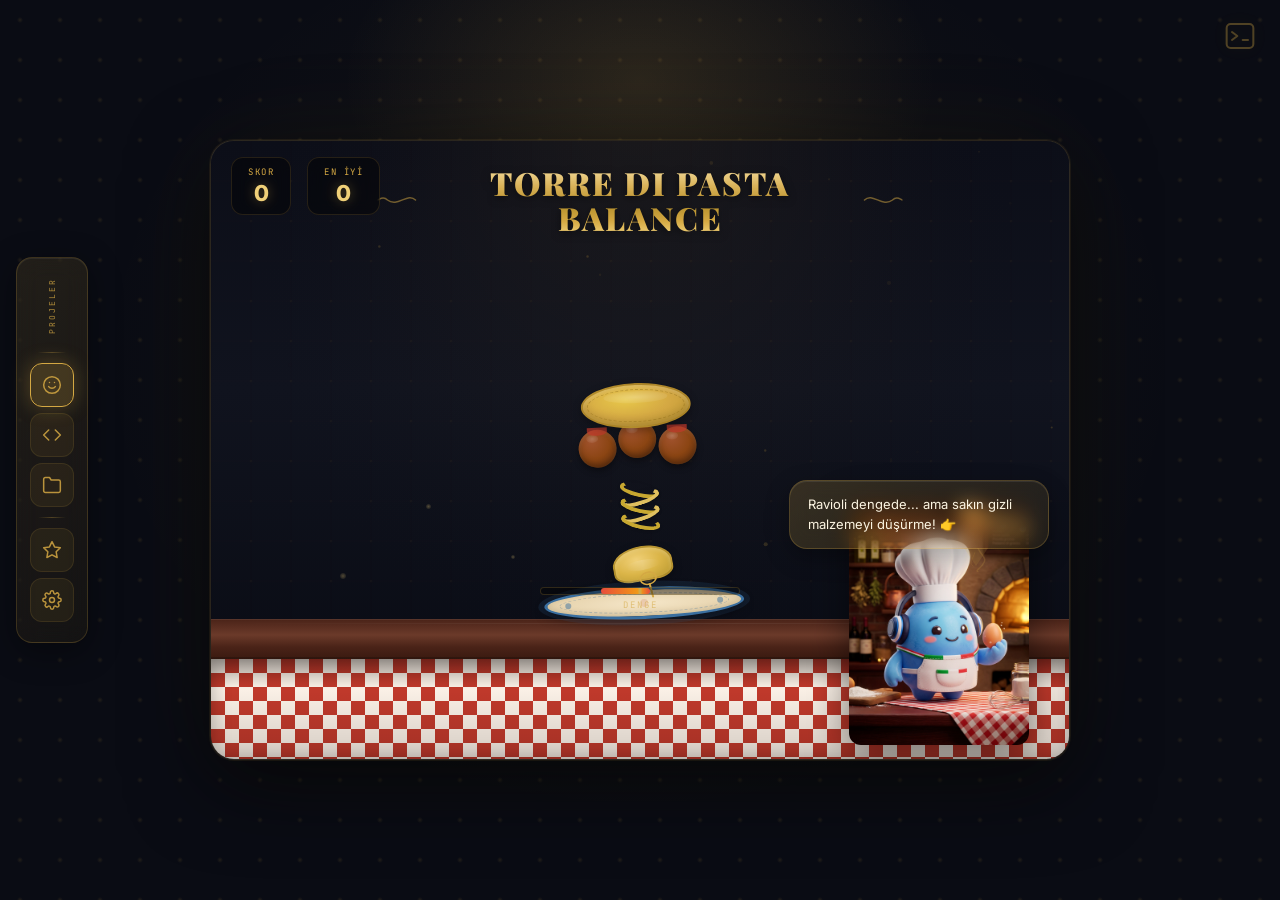
==== torre-di-pasta.html @ f973461c "feat: add Torre di Pasta game interface and assets" ====
<!DOCTYPE html>
<html lang="tr">

<head>
  <meta charset="UTF-8">
  <meta name="viewport" content="width=device-width, initial-scale=1.0">
  <title>Torre di Pasta Balance — Oyun</title>
  <meta name="description" content="Torre di Pasta Balance - Pasta kulesi dengeleme oyunu. Ravioli, köfte ve makarna parçalarını dengede tut!">
  <link rel="preconnect" href="https://fonts.googleapis.com">
  <link rel="preconnect" href="https://fonts.gstatic.com" crossorigin>
  <link href="https://fonts.googleapis.com/css2?family=Inter:wght@400;500;600;700;800;900&family=JetBrains+Mono:wght@400;500;600&family=Playfair+Display:wght@700;800;900&family=Dancing+Script:wght@700&display=swap" rel="stylesheet">
  <style>
    /* ═══════════════════════════════════════════
       TORRE DI PASTA BALANCE — COMPLETE STYLES
       ═══════════════════════════════════════════ */

    :root {
      --bg-deep: #0a0c14;
      --bg-panel: #12151f;
      --gold: #d4a843;
      --gold-light: #f0d078;
      --gold-glow: rgba(212, 168, 67, 0.4);
      --gold-dark: #8b6914;
      --cream: #fdf6e3;
      --mahogany: #4a2318;
      --mahogany-light: #6b3a2a;
      --red-check: #c0392b;
      --white-check: #faf0e6;
      --meatball: #8b4513;
      --meatball-sauce: #c0392b;
      --pasta-gold: #e8c84a;
      --ravioli-fill: #d4a843;
      --rotini-color: #e0c060;
      --tortellini: #dbb548;
      --plate-cream: #f5e6c8;
      --plate-blue: #3a6fa0;
      --blue-blob: #7cc8f5;
      --blue-blob-dark: #5ab0de;
      --text: #e8e6e3;
      --text-dim: #8a8580;
      --border: rgba(212, 168, 67, 0.15);
      --font-display: 'Playfair Display', serif;
      --font-script: 'Dancing Script', cursive;
      --font-body: 'Inter', sans-serif;
      --font-mono: 'JetBrains Mono', monospace;
    }

    * {
      margin: 0;
      padding: 0;
      box-sizing: border-box;
    }

    body {
      font-family: var(--font-body);
      background: var(--bg-deep);
      color: var(--text);
      overflow: hidden;
      width: 100vw;
      height: 100vh;
      display: flex;
      align-items: center;
      justify-content: center;
    }

    /* ── Circuit Board Background ── */
    .circuit-bg {
      position: fixed;
      inset: 0;
      z-index: 0;
      overflow: hidden;
      background:
        radial-gradient(ellipse at 50% 40%, rgba(212, 168, 67, 0.06) 0%, transparent 60%),
        var(--bg-deep);
    }

    .circuit-bg::before {
      content: '';
      position: absolute;
      inset: 0;
      background-image:
        /* Horizontal traces */
        linear-gradient(0deg, transparent 49.5%, rgba(212, 168, 67, 0.04) 49.5%, rgba(212, 168, 67, 0.04) 50.5%, transparent 50.5%),
        /* Vertical traces */
        linear-gradient(90deg, transparent 49.5%, rgba(212, 168, 67, 0.04) 49.5%, rgba(212, 168, 67, 0.04) 50.5%, transparent 50.5%);
      background-size: 40px 40px;
      animation: circuitPulse 8s ease-in-out infinite alternate;
    }

    .circuit-bg::after {
      content: '';
      position: absolute;
      inset: 0;
      background-image:
        radial-gradient(circle 3px at 20px 20px, rgba(212, 168, 67, 0.12) 0%, transparent 100%);
      background-size: 40px 40px;
    }

    @keyframes circuitPulse {
      0% { opacity: 0.5; }
      100% { opacity: 1; }
    }

    /* Warm focused light */
    .warm-light {
      position: fixed;
      top: -120px;
      left: 50%;
      transform: translateX(-50%);
      width: 600px;
      height: 400px;
      background: radial-gradient(ellipse, rgba(255, 200, 80, 0.12) 0%, transparent 70%);
      pointer-events: none;
      z-index: 1;
    }

    /* ── Terminal Icon (Top Right) ── */
    .terminal-icon {
      position: fixed;
      top: 20px;
      right: 24px;
      z-index: 100;
      opacity: 0.35;
      transition: opacity 0.3s;
      cursor: default;
    }

    .terminal-icon:hover {
      opacity: 0.6;
    }

    .terminal-icon svg {
      width: 32px;
      height: 32px;
      filter: drop-shadow(0 0 8px rgba(212, 168, 67, 0.3));
    }

    /* ── PROJELER Menu Parchment (Left Side) ── */
    .projeler-menu {
      position: fixed;
      left: 16px;
      top: 50%;
      transform: translateY(-50%);
      z-index: 50;
      width: 72px;
      background: linear-gradient(135deg, rgba(212, 168, 67, 0.12), rgba(139, 105, 20, 0.08));
      backdrop-filter: blur(12px);
      -webkit-backdrop-filter: blur(12px);
      border: 1px solid rgba(212, 168, 67, 0.2);
      border-radius: 16px;
      padding: 20px 10px;
      display: flex;
      flex-direction: column;
      align-items: center;
      gap: 6px;
      box-shadow:
        0 8px 32px rgba(0, 0, 0, 0.4),
        inset 0 1px 0 rgba(255, 255, 255, 0.06);
    }

    .projeler-menu .menu-title {
      font-family: var(--font-mono);
      font-size: 8px;
      letter-spacing: 2px;
      text-transform: uppercase;
      color: var(--gold);
      margin-bottom: 8px;
      writing-mode: vertical-rl;
      text-orientation: mixed;
      transform: rotate(180deg);
      opacity: 0.8;
    }

    .projeler-menu .menu-item {
      width: 44px;
      height: 44px;
      border-radius: 12px;
      display: flex;
      align-items: center;
      justify-content: center;
      background: rgba(212, 168, 67, 0.08);
      border: 1px solid rgba(212, 168, 67, 0.12);
      color: var(--gold);
      cursor: pointer;
      transition: all 0.3s ease;
      position: relative;
    }

    .projeler-menu .menu-item:hover {
      background: rgba(212, 168, 67, 0.18);
      border-color: rgba(212, 168, 67, 0.3);
      transform: scale(1.08);
      box-shadow: 0 0 16px rgba(212, 168, 67, 0.2);
    }

    .projeler-menu .menu-item.active {
      background: rgba(212, 168, 67, 0.2);
      border-color: var(--gold);
      box-shadow: 0 0 20px rgba(212, 168, 67, 0.3);
    }

    .projeler-menu .menu-item svg {
      width: 20px;
      height: 20px;
      opacity: 0.85;
    }

    .projeler-menu .menu-divider {
      width: 28px;
      height: 1px;
      background: linear-gradient(90deg, transparent, rgba(212, 168, 67, 0.3), transparent);
      margin: 4px 0;
    }

    /* ── Main Game Panel ── */
    .game-panel {
      position: relative;
      z-index: 10;
      width: 860px;
      height: 620px;
      background: linear-gradient(145deg, rgba(18, 21, 31, 0.95), rgba(10, 12, 20, 0.98));
      border: 1px solid var(--border);
      border-radius: 24px;
      overflow: hidden;
      box-shadow:
        0 0 0 1px rgba(212, 168, 67, 0.08),
        0 24px 80px rgba(0, 0, 0, 0.6),
        0 0 120px rgba(212, 168, 67, 0.06),
        inset 0 1px 0 rgba(255, 255, 255, 0.04);
    }

    /* ── Title Banner ── */
    .game-title-banner {
      position: absolute;
      top: 16px;
      left: 50%;
      transform: translateX(-50%);
      z-index: 30;
      text-align: center;
      padding: 8px 40px;
    }

    .game-title-banner h1 {
      font-family: var(--font-display);
      font-size: 32px;
      font-weight: 900;
      background: linear-gradient(
        180deg,
        #f0d078 0%,
        #d4a843 30%,
        #b8922e 60%,
        #d4a843 80%,
        #f0d078 100%
      );
      -webkit-background-clip: text;
      -webkit-text-fill-color: transparent;
      background-clip: text;
      text-shadow: none;
      filter: drop-shadow(0 2px 4px rgba(0, 0, 0, 0.5));
      letter-spacing: 2px;
      line-height: 1.1;
      position: relative;
    }

    .game-title-banner h1::before {
      content: 'TORRE DI PASTA BALANCE';
      position: absolute;
      left: 0;
      top: 0;
      background: linear-gradient(
        180deg,
        rgba(255, 255, 255, 0.3) 0%,
        transparent 50%
      );
      -webkit-background-clip: text;
      -webkit-text-fill-color: transparent;
      background-clip: text;
      pointer-events: none;
    }

    .game-title-banner .title-swirl-left,
    .game-title-banner .title-swirl-right {
      position: absolute;
      top: 50%;
      transform: translateY(-50%);
      width: 40px;
      height: 20px;
      opacity: 0.5;
    }

    .game-title-banner .title-swirl-left { right: 100%; margin-right: 8px; }
    .game-title-banner .title-swirl-right { left: 100%; margin-left: 8px; }

    /* Decorative frosting swirls via SVG */
    .swirl-svg {
      fill: none;
      stroke: var(--gold);
      stroke-width: 1.5;
      stroke-linecap: round;
    }

    /* ── Canvas / Playing Field ── */
    .game-field {
      position: absolute;
      inset: 0;
      overflow: hidden;
    }

    #pastaGameCanvas {
      display: block;
      width: 100%;
      height: 100%;
    }

    /* ── Ground / Tablecloth ── */
    .ground-layer {
      position: absolute;
      bottom: 0;
      left: 0;
      right: 0;
      height: 140px;
      z-index: 5;
      overflow: hidden;
    }

    .tablecloth {
      position: absolute;
      bottom: 0;
      left: 0;
      right: 0;
      height: 100px;
      background:
        repeating-conic-gradient(
          var(--red-check) 0% 25%,
          var(--white-check) 0% 50%
        ) 0 0 / 28px 28px;
      box-shadow: inset 0 2px 20px rgba(0, 0, 0, 0.3);
    }

    .tablecloth::before {
      content: '';
      position: absolute;
      inset: 0;
      background: linear-gradient(180deg, rgba(0, 0, 0, 0.3) 0%, transparent 30%, rgba(0, 0, 0, 0.15) 100%);
    }

    .table-edge {
      position: absolute;
      bottom: 100px;
      left: 0;
      right: 0;
      height: 40px;
      background: linear-gradient(180deg,
        var(--mahogany) 0%,
        var(--mahogany-light) 40%,
        var(--mahogany) 70%,
        #3a1a10 100%
      );
      box-shadow:
        0 -2px 8px rgba(0, 0, 0, 0.3),
        inset 0 1px 0 rgba(255, 255, 255, 0.08),
        inset 0 -2px 0 rgba(0, 0, 0, 0.2);
    }

    .table-edge::before {
      content: '';
      position: absolute;
      top: 4px;
      left: 30px;
      right: 30px;
      height: 1px;
      background: linear-gradient(90deg, transparent, rgba(255, 255, 255, 0.08), transparent);
    }

    /* ── Mascot (Chef Blob) ── */
    .chef-mascot {
      position: absolute;
      bottom: 10px;
      right: 40px;
      z-index: 20;
      width: 180px;
      height: auto;
      filter: drop-shadow(0 8px 20px rgba(0, 0, 0, 0.5));
      animation: mascotBreathe 3s ease-in-out infinite;
      cursor: default;
    }

    .chef-mascot img {
      width: 100%;
      height: auto;
      border-radius: 12px;
    }

    @keyframes mascotBreathe {
      0%, 100% { transform: translateY(0); }
      50% { transform: translateY(-4px); }
    }

    /* ── Speech Bubble ── */
    .speech-bubble {
      position: absolute;
      bottom: 210px;
      right: 20px;
      z-index: 25;
      max-width: 260px;
      background: linear-gradient(135deg, rgba(212, 168, 67, 0.2), rgba(212, 168, 67, 0.1));
      backdrop-filter: blur(10px);
      -webkit-backdrop-filter: blur(10px);
      border: 1px solid rgba(212, 168, 67, 0.25);
      border-radius: 18px;
      padding: 14px 18px;
      font-size: 13px;
      line-height: 1.5;
      color: var(--cream);
      box-shadow:
        0 8px 24px rgba(0, 0, 0, 0.3),
        inset 0 1px 0 rgba(255, 255, 255, 0.08);
      animation: bubbleFadeIn 0.8s ease-out 0.5s both;
    }

    .speech-bubble::after {
      content: '';
      position: absolute;
      bottom: -18px;
      right: 60px;
      width: 0;
      height: 0;
      border-left: 12px solid transparent;
      border-right: 12px solid transparent;
      border-top: 18px solid rgba(212, 168, 67, 0.15);
      filter: blur(0.5px);
    }

    /* Pasta swirl tail decoration */
    .speech-bubble .swirl-tail {
      position: absolute;
      bottom: -24px;
      right: 55px;
      width: 30px;
      height: 24px;
      opacity: 0.6;
    }

    @keyframes bubbleFadeIn {
      from { opacity: 0; transform: translateY(10px) scale(0.95); }
      to { opacity: 1; transform: translateY(0) scale(1); }
    }

    /* ── Pasta Tower (Canvas-rendered, but we also have CSS tower) ── */
    .pasta-tower-container {
      position: absolute;
      bottom: 140px;
      left: 50%;
      transform: translateX(-50%);
      z-index: 15;
      display: flex;
      flex-direction: column;
      align-items: center;
      animation: towerWobble 4s ease-in-out infinite;
    }

    @keyframes towerWobble {
      0%, 100% { transform: translateX(-50%) rotate(0deg); }
      25% { transform: translateX(-50%) rotate(1.2deg); }
      75% { transform: translateX(-50%) rotate(-1.2deg); }
    }

    /* ── Italian Ceramic Plate ── */
    .ceramic-plate {
      width: 200px;
      height: 32px;
      background: radial-gradient(ellipse, var(--plate-cream) 0%, #e8d5b0 60%, #d4c090 100%);
      border-radius: 50%;
      border: 3px solid var(--plate-blue);
      box-shadow:
        0 4px 12px rgba(0, 0, 0, 0.3),
        inset 0 -2px 6px rgba(0, 0, 0, 0.1),
        0 0 0 6px rgba(58, 111, 160, 0.15);
      position: relative;
      z-index: 1;
    }

    .ceramic-plate::before {
      content: '';
      position: absolute;
      top: 3px;
      left: 12px;
      right: 12px;
      bottom: 3px;
      border: 1px dashed rgba(58, 111, 160, 0.3);
      border-radius: 50%;
    }

    /* Plate decoration dots */
    .plate-decor {
      position: absolute;
      top: 50%;
      transform: translateY(-50%);
      width: 6px;
      height: 6px;
      border-radius: 50%;
      background: var(--plate-blue);
      opacity: 0.5;
    }

    .plate-decor:nth-child(1) { left: 18px; }
    .plate-decor:nth-child(2) { right: 18px; }
    .plate-decor:nth-child(3) { left: 50%; transform: translate(-50%, -50%); background: rgba(192, 57, 43, 0.3); width: 8px; height: 8px; }

    /* ── Tower Food Items ── */
    .tower-stack {
      display: flex;
      flex-direction: column-reverse;
      align-items: center;
      position: relative;
      bottom: 6px;
    }

    .pasta-piece {
      position: relative;
      transition: transform 0.3s ease;
    }

    /* Ravioli */
    .ravioli {
      width: 110px;
      height: 45px;
      background: radial-gradient(ellipse at 40% 35%, var(--pasta-gold), var(--ravioli-fill), #b8922e);
      border-radius: 50%;
      border: 2px solid rgba(139, 105, 20, 0.5);
      box-shadow:
        0 3px 8px rgba(0, 0, 0, 0.3),
        inset 0 -4px 8px rgba(0, 0, 0, 0.15),
        inset 0 2px 4px rgba(255, 255, 255, 0.2);
      position: relative;
    }

    .ravioli::before {
      content: '';
      position: absolute;
      inset: 4px;
      border: 1px dashed rgba(139, 105, 20, 0.4);
      border-radius: 50%;
    }

    .ravioli::after {
      content: '';
      position: absolute;
      top: 6px;
      left: 20%;
      width: 60%;
      height: 30%;
      background: radial-gradient(ellipse, rgba(255, 255, 255, 0.25), transparent);
      border-radius: 50%;
    }

    /* Meatballs */
    .meatball-stack {
      display: flex;
      gap: 2px;
      justify-content: center;
      position: relative;
    }

    .meatball {
      width: 38px;
      height: 38px;
      border-radius: 50%;
      background: radial-gradient(circle at 35% 30%, #a0522d, var(--meatball), #5c2d0e);
      box-shadow:
        0 3px 6px rgba(0, 0, 0, 0.4),
        inset 0 2px 4px rgba(255, 255, 255, 0.1),
        inset 0 -3px 6px rgba(0, 0, 0, 0.3);
      position: relative;
    }

    .meatball::before {
      content: '';
      position: absolute;
      top: 5px;
      left: 8px;
      width: 12px;
      height: 8px;
      background: radial-gradient(ellipse, rgba(255, 255, 255, 0.2), transparent);
      border-radius: 50%;
    }

    /* Sauce drip */
    .meatball::after {
      content: '';
      position: absolute;
      top: -2px;
      left: 50%;
      transform: translateX(-50%);
      width: 20px;
      height: 8px;
      background: var(--meatball-sauce);
      border-radius: 0 0 50% 50%;
      opacity: 0.7;
    }

    /* Rotini spiral */
    .rotini {
      width: 50px;
      height: 80px;
      position: relative;
      display: flex;
      flex-direction: column;
      align-items: center;
      justify-content: center;
    }

    .rotini-coil {
      width: 40px;
      height: 14px;
      border-radius: 50%;
      border: 4px solid var(--rotini-color);
      border-top-color: transparent;
      box-shadow: 0 1px 3px rgba(0, 0, 0, 0.2);
      margin: -3px 0;
    }

    .rotini-coil:nth-child(odd) {
      border-color: #c8a830;
      border-top-color: transparent;
      transform: rotate(15deg);
    }

    .rotini-coil:nth-child(even) {
      transform: rotate(-15deg);
    }

    /* Tortellini cap */
    .tortellini {
      width: 60px;
      height: 35px;
      background: radial-gradient(ellipse at 40% 35%, #f0d078, var(--tortellini), #b89830);
      border-radius: 50% 50% 30% 30%;
      border: 2px solid rgba(139, 105, 20, 0.4);
      box-shadow:
        0 3px 8px rgba(0, 0, 0, 0.3),
        inset 0 2px 4px rgba(255, 255, 255, 0.2);
      position: relative;
      transform: rotate(-8deg);
    }

    .tortellini::before {
      content: '';
      position: absolute;
      top: 40%;
      left: 20%;
      width: 60%;
      height: 30%;
      background: linear-gradient(90deg, transparent, rgba(255, 255, 255, 0.15), transparent);
      border-radius: 50%;
    }

    /* ── Balance Meter ── */
    .balance-meter {
      position: absolute;
      bottom: 148px;
      left: 50%;
      transform: translateX(-50%);
      z-index: 18;
      width: 200px;
      display: flex;
      flex-direction: column;
      align-items: center;
      gap: 4px;
    }

    .meter-track {
      width: 100%;
      height: 8px;
      background: rgba(0, 0, 0, 0.4);
      border-radius: 4px;
      border: 1px solid rgba(212, 168, 67, 0.2);
      position: relative;
      overflow: hidden;
    }

    .meter-fill {
      position: absolute;
      top: 0;
      height: 100%;
      border-radius: 4px;
      transition: all 0.3s ease;
    }

    .meter-fill-left {
      right: 50%;
      width: 30%;
      background: linear-gradient(90deg, #e74c3c, #f39c12);
      border-radius: 4px 0 0 4px;
    }

    .meter-fill-right {
      left: 50%;
      width: 35%;
      background: linear-gradient(90deg, #f39c12, #e74c3c);
      border-radius: 0 4px 4px 0;
    }

    .meter-center {
      position: absolute;
      top: -3px;
      left: 50%;
      transform: translateX(-50%);
      width: 3px;
      height: 14px;
      background: var(--gold);
      border-radius: 2px;
      box-shadow: 0 0 6px var(--gold-glow);
    }

    /* Spoon indicator */
    .spoon-indicator {
      position: absolute;
      top: -16px;
      left: 55%;
      transform: translateX(-50%) rotate(-15deg);
      width: 28px;
      height: 28px;
      animation: spoonSwing 3s ease-in-out infinite;
    }

    @keyframes spoonSwing {
      0%, 100% { transform: translateX(-50%) rotate(-15deg); }
      50% { transform: translateX(-50%) rotate(15deg); }
    }

    .meter-label {
      font-family: var(--font-mono);
      font-size: 9px;
      color: var(--gold);
      letter-spacing: 2px;
      text-transform: uppercase;
      opacity: 0.6;
    }

    /* ── Floating Particles ── */
    .particle {
      position: absolute;
      border-radius: 50%;
      pointer-events: none;
      z-index: 2;
    }

    .particle-gold {
      background: radial-gradient(circle, var(--gold-light), transparent);
      opacity: 0.3;
      animation: floatUp 6s ease-in infinite;
    }

    @keyframes floatUp {
      0% { transform: translateY(0) scale(1); opacity: 0.3; }
      50% { opacity: 0.5; }
      100% { transform: translateY(-200px) scale(0.3); opacity: 0; }
    }

    /* ── Steam from food ── */
    .steam {
      position: absolute;
      width: 20px;
      height: 40px;
      z-index: 16;
      opacity: 0;
      animation: steamRise 3s ease-out infinite;
    }

    .steam::before,
    .steam::after {
      content: '';
      position: absolute;
      width: 12px;
      height: 12px;
      border-radius: 50%;
      background: rgba(255, 255, 255, 0.08);
      filter: blur(4px);
    }

    .steam::before { bottom: 0; left: 2px; }
    .steam::after { bottom: 15px; left: 6px; width: 10px; height: 10px; }

    @keyframes steamRise {
      0% { opacity: 0; transform: translateY(0); }
      20% { opacity: 0.6; }
      100% { opacity: 0; transform: translateY(-60px) translateX(10px); }
    }

    .steam:nth-child(2) { animation-delay: 1s; left: 10px; }
    .steam:nth-child(3) { animation-delay: 2s; left: -5px; }

    /* ── HUD Score Overlay ── */
    .game-hud {
      position: absolute;
      top: 16px;
      left: 20px;
      z-index: 30;
      display: flex;
      gap: 16px;
    }

    .hud-item {
      background: rgba(0, 0, 0, 0.4);
      backdrop-filter: blur(8px);
      border: 1px solid rgba(212, 168, 67, 0.15);
      border-radius: 12px;
      padding: 8px 16px;
      text-align: center;
    }

    .hud-label {
      font-family: var(--font-mono);
      font-size: 9px;
      color: var(--gold);
      text-transform: uppercase;
      letter-spacing: 1.5px;
      margin-bottom: 2px;
    }

    .hud-value {
      font-size: 22px;
      font-weight: 800;
      color: var(--gold-light);
      text-shadow: 0 0 12px var(--gold-glow);
    }

    /* ── Animations ── */
    @keyframes gentleBob {
      0%, 100% { transform: translateY(0); }
      50% { transform: translateY(-3px); }
    }

    /* Plate shake animation */
    .plate-shake {
      animation: plateShake 0.15s ease-in-out;
    }

    @keyframes plateShake {
      0%, 100% { transform: translateX(-50%) rotate(0); }
      25% { transform: translateX(-50%) rotate(-2deg); }
      75% { transform: translateX(-50%) rotate(2deg); }
    }

    /* ── Mobile Responsive ── */
    @media (max-width: 900px) {
      .game-panel {
        width: 95vw;
        height: 85vh;
        border-radius: 16px;
      }

      .projeler-menu {
        display: none;
      }

      .game-title-banner h1 {
        font-size: 22px;
      }

      .chef-mascot {
        width: 120px;
        right: 10px;
        bottom: 5px;
      }

      .speech-bubble {
        max-width: 200px;
        font-size: 11px;
        right: 5px;
        bottom: 150px;
      }
    }

    @media (max-width: 480px) {
      .game-title-banner h1 {
        font-size: 16px;
        letter-spacing: 1px;
      }

      .chef-mascot {
        width: 90px;
      }

      .speech-bubble {
        display: none;
      }
    }
  </style>
</head>

<body>
  <!-- ═══ CIRCUIT BOARD BACKGROUND ═══ -->
  <div class="circuit-bg"></div>
  <div class="warm-light"></div>

  <!-- ═══ TERMINAL ICON (Top Right) ═══ -->
  <div class="terminal-icon" title="Terminal">
    <svg viewBox="0 0 24 24" fill="none" stroke="currentColor" stroke-width="1.5" stroke-linecap="round" stroke-linejoin="round" style="color: var(--gold);">
      <rect x="2" y="3" width="20" height="18" rx="3"/>
      <path d="M6 9l4 3-4 3"/>
      <line x1="14" y1="15" x2="18" y2="15"/>
    </svg>
  </div>

  <!-- ═══ PROJELER MENU PARCHMENT (Left) ═══ -->
  <nav class="projeler-menu" aria-label="Projeler Menü">
    <span class="menu-title">PROJELER</span>
    <div class="menu-divider"></div>

    <!-- Game icon (active) -->
    <div class="menu-item active" title="Torre di Pasta">
      <svg viewBox="0 0 24 24" fill="none" stroke="currentColor" stroke-width="1.8" stroke-linecap="round">
        <path d="M12 2C6.48 2 2 6.48 2 12s4.48 10 10 10 10-4.48 10-10S17.52 2 12 2z"/>
        <path d="M8 14s1.5 2 4 2 4-2 4-2"/>
        <line x1="9" y1="9" x2="9.01" y2="9"/>
        <line x1="15" y1="9" x2="15.01" y2="9"/>
      </svg>
    </div>

    <!-- Code icon -->
    <div class="menu-item" title="Projeler">
      <svg viewBox="0 0 24 24" fill="none" stroke="currentColor" stroke-width="1.8" stroke-linecap="round" stroke-linejoin="round">
        <polyline points="16 18 22 12 16 6"/>
        <polyline points="8 6 2 12 8 18"/>
      </svg>
    </div>

    <!-- Folder icon -->
    <div class="menu-item" title="Dosyalar">
      <svg viewBox="0 0 24 24" fill="none" stroke="currentColor" stroke-width="1.8" stroke-linecap="round" stroke-linejoin="round">
        <path d="M22 19a2 2 0 01-2 2H4a2 2 0 01-2-2V5a2 2 0 012-2h5l2 3h9a2 2 0 012 2z"/>
      </svg>
    </div>

    <div class="menu-divider"></div>

    <!-- Star icon -->
    <div class="menu-item" title="Favoriler">
      <svg viewBox="0 0 24 24" fill="none" stroke="currentColor" stroke-width="1.8" stroke-linecap="round" stroke-linejoin="round">
        <polygon points="12 2 15.09 8.26 22 9.27 17 14.14 18.18 21.02 12 17.77 5.82 21.02 7 14.14 2 9.27 8.91 8.26 12 2"/>
      </svg>
    </div>

    <!-- Settings icon -->
    <div class="menu-item" title="Ayarlar">
      <svg viewBox="0 0 24 24" fill="none" stroke="currentColor" stroke-width="1.8" stroke-linecap="round" stroke-linejoin="round">
        <circle cx="12" cy="12" r="3"/>
        <path d="M19.4 15a1.65 1.65 0 00.33 1.82l.06.06a2 2 0 010 2.83 2 2 0 01-2.83 0l-.06-.06a1.65 1.65 0 00-1.82-.33 1.65 1.65 0 00-1 1.51V21a2 2 0 01-4 0v-.09A1.65 1.65 0 009 19.4a1.65 1.65 0 00-1.82.33l-.06.06a2 2 0 01-2.83-2.83l.06-.06A1.65 1.65 0 004.68 15a1.65 1.65 0 00-1.51-1H3a2 2 0 010-4h.09A1.65 1.65 0 004.6 9a1.65 1.65 0 00-.33-1.82l-.06-.06a2 2 0 012.83-2.83l.06.06A1.65 1.65 0 009 4.68a1.65 1.65 0 001-1.51V3a2 2 0 014 0v.09a1.65 1.65 0 001 1.51 1.65 1.65 0 001.82-.33l.06-.06a2 2 0 012.83 2.83l-.06.06A1.65 1.65 0 0019.4 9a1.65 1.65 0 001.51 1H21a2 2 0 010 4h-.09a1.65 1.65 0 00-1.51 1z"/>
      </svg>
    </div>
  </nav>

  <!-- ═══ MAIN GAME PANEL ═══ -->
  <div class="game-panel" id="gamePanel">

    <!-- Title Banner -->
    <div class="game-title-banner">
      <svg class="title-swirl-left" viewBox="0 0 40 20" style="position:absolute;top:50%;right:100%;transform:translateY(-50%);margin-right:8px;width:40px;height:20px;">
        <path class="swirl-svg" d="M38 10 C30 2, 20 18, 10 10 C5 5, 2 10, 0 10"/>
      </svg>
      <h1>TORRE DI PASTA BALANCE</h1>
      <svg class="title-swirl-right" viewBox="0 0 40 20" style="position:absolute;top:50%;left:100%;transform:translateY(-50%);margin-left:8px;width:40px;height:20px;">
        <path class="swirl-svg" d="M2 10 C10 2, 20 18, 30 10 C35 5, 38 10, 40 10"/>
      </svg>
    </div>

    <!-- HUD -->
    <div class="game-hud">
      <div class="hud-item">
        <div class="hud-label">Skor</div>
        <div class="hud-value" id="scoreVal">0</div>
      </div>
      <div class="hud-item">
        <div class="hud-label">En İyi</div>
        <div class="hud-value" id="bestVal">0</div>
      </div>
    </div>

    <!-- Game Field (Canvas) -->
    <div class="game-field">
      <canvas id="pastaGameCanvas"></canvas>

      <!-- Floating particles -->
      <div class="particle particle-gold" style="width:6px;height:6px;left:15%;bottom:180px;animation-delay:0s;"></div>
      <div class="particle particle-gold" style="width:4px;height:4px;left:35%;bottom:200px;animation-delay:1.5s;"></div>
      <div class="particle particle-gold" style="width:5px;height:5px;left:60%;bottom:160px;animation-delay:3s;"></div>
      <div class="particle particle-gold" style="width:3px;height:3px;left:80%;bottom:220px;animation-delay:4.5s;"></div>
      <div class="particle particle-gold" style="width:5px;height:5px;left:25%;bottom:250px;animation-delay:2s;"></div>
    </div>

    <!-- Ground Layer -->
    <div class="ground-layer">
      <div class="table-edge"></div>
      <div class="tablecloth"></div>
    </div>

    <!-- Pasta Tower -->
    <div class="pasta-tower-container" id="pastaTower">
      <!-- Steam effects -->
      <div class="steam" style="top:-20px;left:15px;"></div>
      <div class="steam" style="top:-25px;left:30px;"></div>
      <div class="steam" style="top:-15px;left:5px;"></div>

      <div class="tower-stack">
        <!-- Tortellini (top cap) -->
        <div class="pasta-piece" style="animation: gentleBob 2.5s ease-in-out infinite; animation-delay: 0.8s;">
          <div class="tortellini"></div>
        </div>

        <!-- Rotini spiral -->
        <div class="pasta-piece" style="animation: gentleBob 3s ease-in-out infinite; animation-delay: 0.4s;">
          <div class="rotini">
            <div class="rotini-coil"></div>
            <div class="rotini-coil"></div>
            <div class="rotini-coil"></div>
            <div class="rotini-coil"></div>
            <div class="rotini-coil"></div>
          </div>
        </div>

        <!-- Meatball stack -->
        <div class="pasta-piece" style="animation: gentleBob 2.8s ease-in-out infinite; animation-delay: 0.2s;">
          <div class="meatball-stack">
            <div class="meatball"></div>
            <div class="meatball" style="position:relative;top:-8px;"></div>
            <div class="meatball"></div>
          </div>
        </div>

        <!-- Ravioli base -->
        <div class="pasta-piece">
          <div class="ravioli"></div>
        </div>
      </div>

      <!-- Ceramic Plate -->
      <div class="ceramic-plate">
        <span class="plate-decor"></span>
        <span class="plate-decor"></span>
        <span class="plate-decor"></span>
      </div>
    </div>

    <!-- Balance Meter -->
    <div class="balance-meter">
      <!-- Spoon indicator -->
      <div class="spoon-indicator">
        <svg viewBox="0 0 28 28" fill="none">
          <ellipse cx="14" cy="7" rx="8" ry="6" fill="none" stroke="var(--gold)" stroke-width="1.5"/>
          <ellipse cx="14" cy="7" rx="5" ry="4" fill="rgba(212, 168, 67, 0.2)"/>
          <line x1="14" y1="13" x2="14" y2="26" stroke="var(--gold)" stroke-width="2" stroke-linecap="round"/>
        </svg>
      </div>
      <div class="meter-track">
        <div class="meter-fill meter-fill-left"></div>
        <div class="meter-fill meter-fill-right"></div>
        <div class="meter-center"></div>
      </div>
      <span class="meter-label">Denge</span>
    </div>

    <!-- Chef Mascot -->
    <div class="chef-mascot" id="chefMascot">
      <img src="chef_mascot.jpg" alt="Chef Mascot - Blue blob developer as master chef">
    </div>

    <!-- Speech Bubble -->
    <div class="speech-bubble" id="speechBubble">
      <span>Ravioli dengede... ama sakın gizli malzemeyi düşürme! 👉</span>
      <!-- Pasta swirl tail -->
      <svg class="swirl-tail" viewBox="0 0 30 24" fill="none">
        <path d="M15 0 C18 8, 25 10, 20 16 C18 20, 12 22, 15 24" stroke="rgba(212, 168, 67, 0.3)" stroke-width="1.5" fill="none" stroke-linecap="round"/>
        <path d="M12 4 C10 12, 5 14, 10 18" stroke="rgba(212, 168, 67, 0.2)" stroke-width="1" fill="none" stroke-linecap="round"/>
      </svg>
    </div>

  </div>

  <script>
    /* ═══════════════════════════════════════════
       TORRE DI PASTA BALANCE — GAME ENGINE
       ═══════════════════════════════════════════ */

    (function () {
      'use strict';

      const canvas = document.getElementById('pastaGameCanvas');
      if (!canvas) return;
      const ctx = canvas.getContext('2d');

      // Resize canvas
      function resizeCanvas() {
        const panel = document.getElementById('gamePanel');
        if (!panel) return;
        canvas.width = panel.clientWidth;
        canvas.height = panel.clientHeight;
      }

      resizeCanvas();
      window.addEventListener('resize', resizeCanvas);

      // ── Background rendering (dark gradient with subtle warm light) ──
      function drawBackground() {
        // Deep dark gradient
        const grd = ctx.createLinearGradient(0, 0, 0, canvas.height);
        grd.addColorStop(0, '#0c0e18');
        grd.addColorStop(0.4, '#10131e');
        grd.addColorStop(1, '#080a12');
        ctx.fillStyle = grd;
        ctx.fillRect(0, 0, canvas.width, canvas.height);

        // Warm light cone from top center
        const lightGrd = ctx.createRadialGradient(
          canvas.width / 2, -50, 10,
          canvas.width / 2, 150, 400
        );
        lightGrd.addColorStop(0, 'rgba(255, 200, 80, 0.06)');
        lightGrd.addColorStop(0.5, 'rgba(255, 180, 60, 0.02)');
        lightGrd.addColorStop(1, 'transparent');
        ctx.fillStyle = lightGrd;
        ctx.fillRect(0, 0, canvas.width, canvas.height);

        // Subtle circuit board pattern
        ctx.strokeStyle = 'rgba(212, 168, 67, 0.02)';
        ctx.lineWidth = 0.5;
        const gridSize = 40;
        for (let x = 0; x < canvas.width; x += gridSize) {
          ctx.beginPath();
          ctx.moveTo(x, 0);
          ctx.lineTo(x, canvas.height - 140);
          ctx.stroke();
        }
        for (let y = 0; y < canvas.height - 140; y += gridSize) {
          ctx.beginPath();
          ctx.moveTo(0, y);
          ctx.lineTo(canvas.width, y);
          ctx.stroke();
        }

        // Circuit nodes
        ctx.fillStyle = 'rgba(212, 168, 67, 0.04)';
        for (let x = gridSize; x < canvas.width; x += gridSize) {
          for (let y = gridSize; y < canvas.height - 140; y += gridSize) {
            ctx.beginPath();
            ctx.arc(x, y, 1.5, 0, Math.PI * 2);
            ctx.fill();
          }
        }
      }

      // ── Floating golden dust particles ──
      const dustParticles = [];
      for (let i = 0; i < 20; i++) {
        dustParticles.push({
          x: Math.random() * 860,
          y: Math.random() * 480,
          size: Math.random() * 2 + 0.5,
          speed: Math.random() * 0.3 + 0.1,
          opacity: Math.random() * 0.3 + 0.1,
          wobble: Math.random() * Math.PI * 2
        });
      }

      function drawDustParticles(time) {
        dustParticles.forEach(p => {
          p.y -= p.speed;
          p.x += Math.sin(time * 0.001 + p.wobble) * 0.3;
          p.opacity = 0.1 + Math.sin(time * 0.002 + p.wobble) * 0.1;

          if (p.y < 0) {
            p.y = canvas.height - 160;
            p.x = Math.random() * canvas.width;
          }

          ctx.beginPath();
          ctx.arc(p.x, p.y, p.size, 0, Math.PI * 2);
          ctx.fillStyle = `rgba(212, 168, 67, ${p.opacity})`;
          ctx.fill();
        });
      }

      // ── Wobble state ──
      let wobbleAngle = 0;
      let wobbleTarget = 0;
      let wobbleVelocity = 0;

      function updateWobble() {
        wobbleTarget = Math.sin(Date.now() * 0.0008) * 2.5 + Math.sin(Date.now() * 0.0013) * 1.2;
        wobbleVelocity += (wobbleTarget - wobbleAngle) * 0.02;
        wobbleVelocity *= 0.95;
        wobbleAngle += wobbleVelocity;
      }

      // Update tower wobble from CSS
      function applyTowerWobble() {
        const tower = document.getElementById('pastaTower');
        if (tower) {
          tower.style.transform = `translateX(-50%) rotate(${wobbleAngle}deg)`;
        }
      }

      // Balance meter animation
      function updateBalanceMeter() {
        const normalizedAngle = (wobbleAngle + 5) / 10; // 0 to 1
        const leftFill = document.querySelector('.meter-fill-left');
        const rightFill = document.querySelector('.meter-fill-right');

        if (leftFill && rightFill) {
          const leftWidth = Math.max(5, (0.5 - normalizedAngle) * 80);
          const rightWidth = Math.max(5, (normalizedAngle - 0.5) * 80 + 15);
          leftFill.style.width = leftWidth + '%';
          rightFill.style.width = rightWidth + '%';
        }
      }

      // ── Main render loop ──
      let animFrame;
      function render(time) {
        drawBackground();
        drawDustParticles(time);
        updateWobble();
        applyTowerWobble();
        updateBalanceMeter();
        animFrame = requestAnimationFrame(render);
      }

      animFrame = requestAnimationFrame(render);

      // ── Interactive: Click to add score (demo) ──
      let score = 0;
      let best = parseInt(localStorage.getItem('pastaBalanceBest') || '0', 10);
      const scoreEl = document.getElementById('scoreVal');
      const bestEl = document.getElementById('bestVal');
      if (bestEl) bestEl.textContent = best;

      const panel = document.getElementById('gamePanel');
      if (panel) {
        panel.addEventListener('click', (e) => {
          // Don't count clicks on the mascot or speech bubble
          if (e.target.closest('.chef-mascot') || e.target.closest('.speech-bubble')) return;
          if (e.target.closest('.projeler-menu')) return;

          score++;
          if (scoreEl) scoreEl.textContent = score;

          if (score > best) {
            best = score;
            localStorage.setItem('pastaBalanceBest', best);
            if (bestEl) bestEl.textContent = best;
          }

          // Add a wobble impulse
          wobbleVelocity += (Math.random() - 0.5) * 3;

          // Visual feedback: flash the tower
          const tower = document.getElementById('pastaTower');
          if (tower) {
            tower.style.filter = 'brightness(1.3)';
            setTimeout(() => { tower.style.filter = ''; }, 150);
          }
        });
      }

      // ── Mascot hover interaction ──
      const mascot = document.getElementById('chefMascot');
      if (mascot) {
        mascot.addEventListener('mouseenter', () => {
          mascot.style.transform = 'scale(1.05) translateY(-4px)';
          mascot.style.transition = 'transform 0.3s ease';
        });
        mascot.addEventListener('mouseleave', () => {
          mascot.style.transform = '';
        });
      }

    })();
  </script>
</body>

</html>
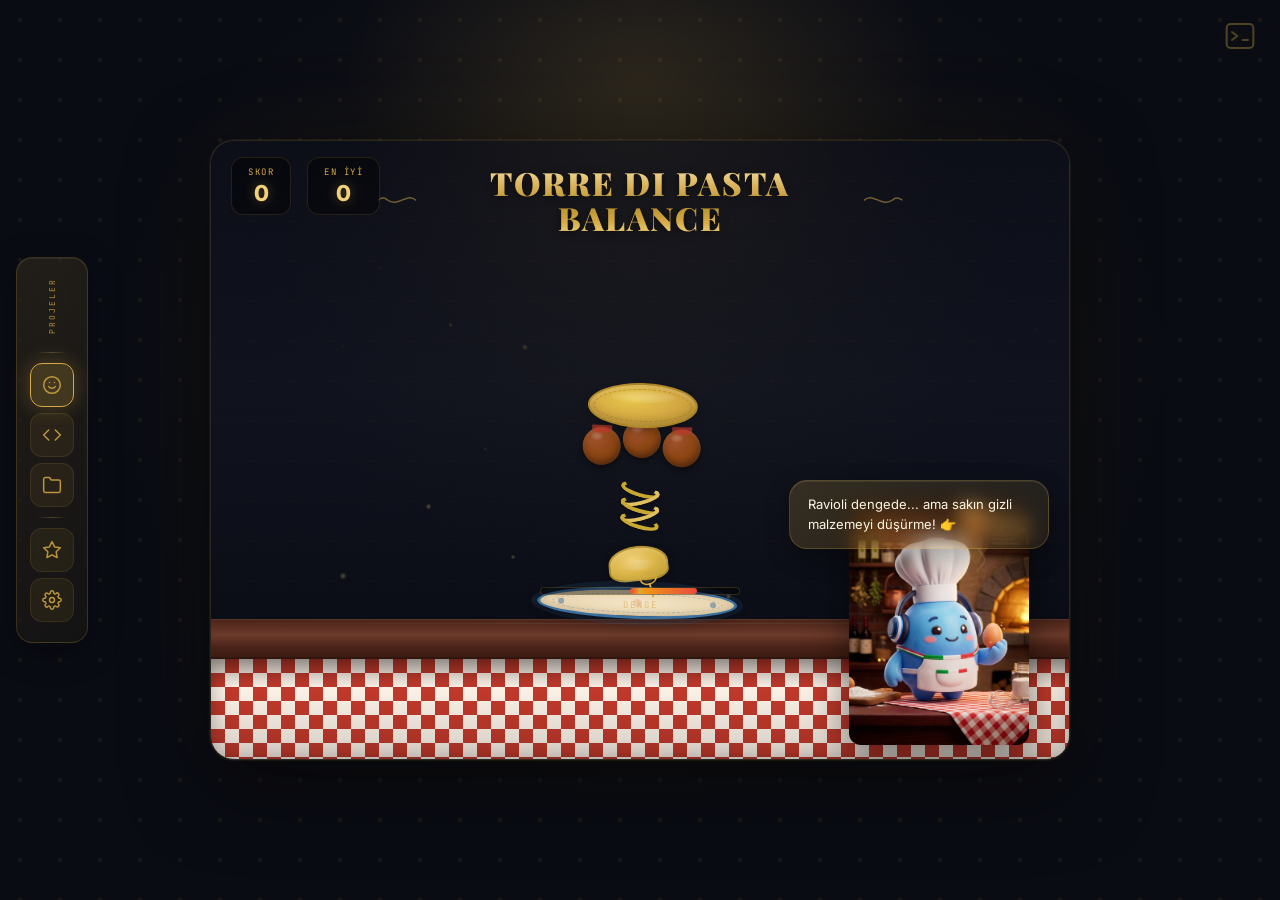
==== commit 11125925: "feat: implement pasta balance mini-game and update asset paths in index.html" ====
--- a/torre-di-pasta.html
+++ b/torre-di-pasta.html
@@ -1063,7 +1063,7 @@
 
     <!-- Chef Mascot -->
     <div class="chef-mascot" id="chefMascot">
-      <img src="chef_mascot.jpg" alt="Chef Mascot - Blue blob developer as master chef">
+      <img src="assets/chef_mascot.jpg" alt="Chef Mascot - Blue blob developer as master chef">
     </div>
 
     <!-- Speech Bubble -->
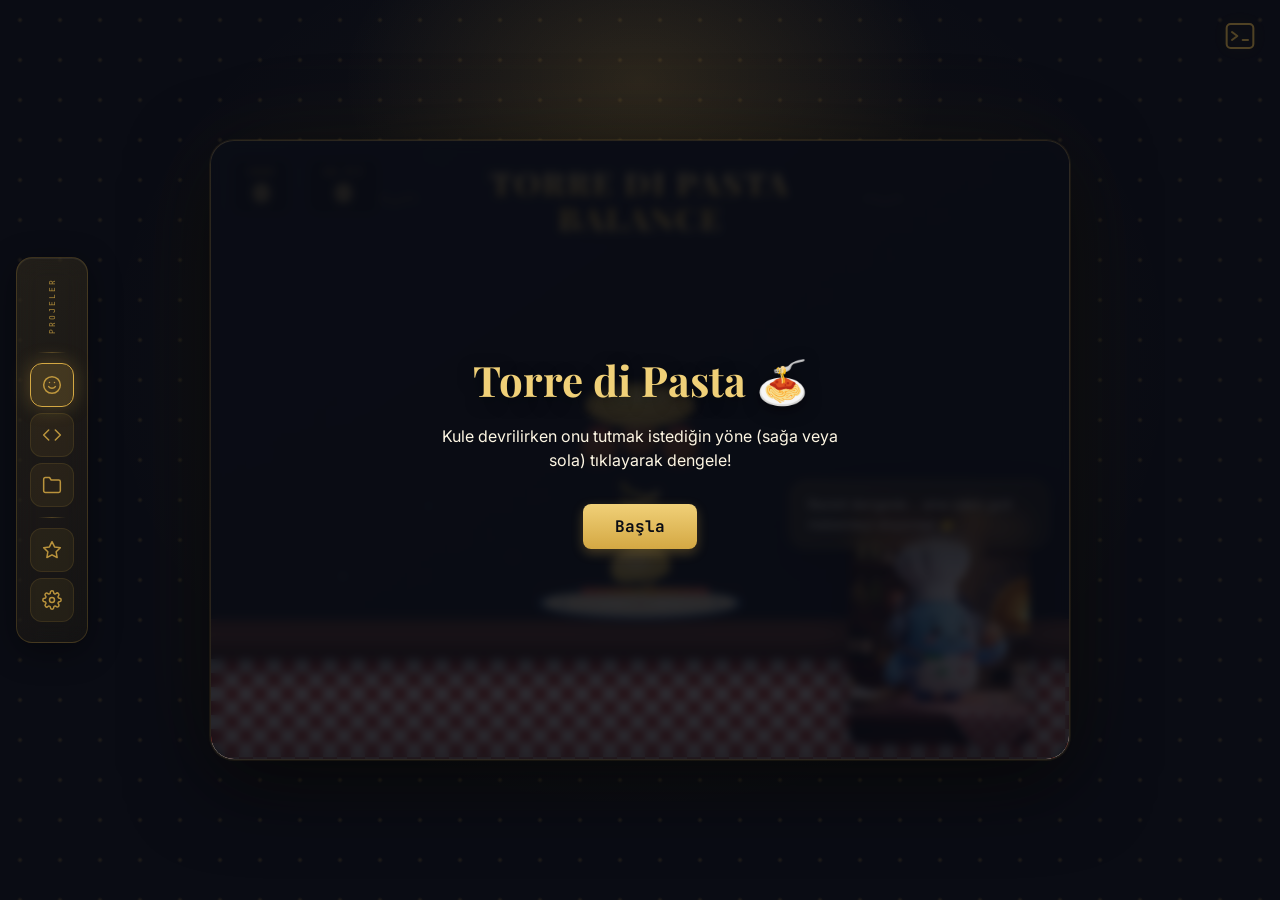
==== commit d8c29884: "feat: add start screen overlay and externalize game logic to pasta-game.js" ====
--- a/torre-di-pasta.html
+++ b/torre-di-pasta.html
@@ -954,6 +954,13 @@
 
   <!-- ═══ MAIN GAME PANEL ═══ -->
   <div class="game-panel" id="gamePanel">
+    <!-- ═══ GAME ACTIONS OVERLAY (Menü / Geri Sayım) ═══ -->
+    <div id="pastaGameActions" style="display: flex; position: absolute; inset: 0; z-index: 40; background: rgba(10, 12, 20, 0.85); backdrop-filter: blur(4px); flex-direction: column; align-items: center; justify-content: center; text-align: center;">
+      <h2 id="pastaGameTitle" style="font-family: var(--font-display); font-size: 42px; color: var(--gold-light); margin-bottom: 16px; text-shadow: 0 4px 16px rgba(0,0,0,0.5);">Torre di Pasta 🍝</h2>
+      <p id="pastaGameDesc" style="font-family: var(--font-body); font-size: 16px; color: var(--cream); max-width: 400px; margin-bottom: 32px; line-height: 1.5;">Kule devrilirken onu tutmak istediğin yöne (sağa veya sola) tıklayarak dengele!</p>
+      <button id="pastaGameStartBtn" style="padding: 12px 32px; font-family: var(--font-mono); font-size: 16px; font-weight: bold; color: var(--bg-deep); background: linear-gradient(180deg, var(--gold-light), var(--gold)); border: none; border-radius: 8px; cursor: pointer; box-shadow: 0 4px 12px rgba(212, 168, 67, 0.3); transition: transform 0.2s;">Başla</button>
+    </div>
+
 
     <!-- Title Banner -->
     <div class="game-title-banner">
@@ -1078,205 +1085,7 @@
 
   </div>
 
-  <script>
-    /* ═══════════════════════════════════════════
-       TORRE DI PASTA BALANCE — GAME ENGINE
-       ═══════════════════════════════════════════ */
-
-    (function () {
-      'use strict';
-
-      const canvas = document.getElementById('pastaGameCanvas');
-      if (!canvas) return;
-      const ctx = canvas.getContext('2d');
-
-      // Resize canvas
-      function resizeCanvas() {
-        const panel = document.getElementById('gamePanel');
-        if (!panel) return;
-        canvas.width = panel.clientWidth;
-        canvas.height = panel.clientHeight;
-      }
-
-      resizeCanvas();
-      window.addEventListener('resize', resizeCanvas);
-
-      // ── Background rendering (dark gradient with subtle warm light) ──
-      function drawBackground() {
-        // Deep dark gradient
-        const grd = ctx.createLinearGradient(0, 0, 0, canvas.height);
-        grd.addColorStop(0, '#0c0e18');
-        grd.addColorStop(0.4, '#10131e');
-        grd.addColorStop(1, '#080a12');
-        ctx.fillStyle = grd;
-        ctx.fillRect(0, 0, canvas.width, canvas.height);
-
-        // Warm light cone from top center
-        const lightGrd = ctx.createRadialGradient(
-          canvas.width / 2, -50, 10,
-          canvas.width / 2, 150, 400
-        );
-        lightGrd.addColorStop(0, 'rgba(255, 200, 80, 0.06)');
-        lightGrd.addColorStop(0.5, 'rgba(255, 180, 60, 0.02)');
-        lightGrd.addColorStop(1, 'transparent');
-        ctx.fillStyle = lightGrd;
-        ctx.fillRect(0, 0, canvas.width, canvas.height);
-
-        // Subtle circuit board pattern
-        ctx.strokeStyle = 'rgba(212, 168, 67, 0.02)';
-        ctx.lineWidth = 0.5;
-        const gridSize = 40;
-        for (let x = 0; x < canvas.width; x += gridSize) {
-          ctx.beginPath();
-          ctx.moveTo(x, 0);
-          ctx.lineTo(x, canvas.height - 140);
-          ctx.stroke();
-        }
-        for (let y = 0; y < canvas.height - 140; y += gridSize) {
-          ctx.beginPath();
-          ctx.moveTo(0, y);
-          ctx.lineTo(canvas.width, y);
-          ctx.stroke();
-        }
-
-        // Circuit nodes
-        ctx.fillStyle = 'rgba(212, 168, 67, 0.04)';
-        for (let x = gridSize; x < canvas.width; x += gridSize) {
-          for (let y = gridSize; y < canvas.height - 140; y += gridSize) {
-            ctx.beginPath();
-            ctx.arc(x, y, 1.5, 0, Math.PI * 2);
-            ctx.fill();
-          }
-        }
-      }
-
-      // ── Floating golden dust particles ──
-      const dustParticles = [];
-      for (let i = 0; i < 20; i++) {
-        dustParticles.push({
-          x: Math.random() * 860,
-          y: Math.random() * 480,
-          size: Math.random() * 2 + 0.5,
-          speed: Math.random() * 0.3 + 0.1,
-          opacity: Math.random() * 0.3 + 0.1,
-          wobble: Math.random() * Math.PI * 2
-        });
-      }
-
-      function drawDustParticles(time) {
-        dustParticles.forEach(p => {
-          p.y -= p.speed;
-          p.x += Math.sin(time * 0.001 + p.wobble) * 0.3;
-          p.opacity = 0.1 + Math.sin(time * 0.002 + p.wobble) * 0.1;
-
-          if (p.y < 0) {
-            p.y = canvas.height - 160;
-            p.x = Math.random() * canvas.width;
-          }
-
-          ctx.beginPath();
-          ctx.arc(p.x, p.y, p.size, 0, Math.PI * 2);
-          ctx.fillStyle = `rgba(212, 168, 67, ${p.opacity})`;
-          ctx.fill();
-        });
-      }
-
-      // ── Wobble state ──
-      let wobbleAngle = 0;
-      let wobbleTarget = 0;
-      let wobbleVelocity = 0;
-
-      function updateWobble() {
-        wobbleTarget = Math.sin(Date.now() * 0.0008) * 2.5 + Math.sin(Date.now() * 0.0013) * 1.2;
-        wobbleVelocity += (wobbleTarget - wobbleAngle) * 0.02;
-        wobbleVelocity *= 0.95;
-        wobbleAngle += wobbleVelocity;
-      }
-
-      // Update tower wobble from CSS
-      function applyTowerWobble() {
-        const tower = document.getElementById('pastaTower');
-        if (tower) {
-          tower.style.transform = `translateX(-50%) rotate(${wobbleAngle}deg)`;
-        }
-      }
-
-      // Balance meter animation
-      function updateBalanceMeter() {
-        const normalizedAngle = (wobbleAngle + 5) / 10; // 0 to 1
-        const leftFill = document.querySelector('.meter-fill-left');
-        const rightFill = document.querySelector('.meter-fill-right');
-
-        if (leftFill && rightFill) {
-          const leftWidth = Math.max(5, (0.5 - normalizedAngle) * 80);
-          const rightWidth = Math.max(5, (normalizedAngle - 0.5) * 80 + 15);
-          leftFill.style.width = leftWidth + '%';
-          rightFill.style.width = rightWidth + '%';
-        }
-      }
-
-      // ── Main render loop ──
-      let animFrame;
-      function render(time) {
-        drawBackground();
-        drawDustParticles(time);
-        updateWobble();
-        applyTowerWobble();
-        updateBalanceMeter();
-        animFrame = requestAnimationFrame(render);
-      }
-
-      animFrame = requestAnimationFrame(render);
-
-      // ── Interactive: Click to add score (demo) ──
-      let score = 0;
-      let best = parseInt(localStorage.getItem('pastaBalanceBest') || '0', 10);
-      const scoreEl = document.getElementById('scoreVal');
-      const bestEl = document.getElementById('bestVal');
-      if (bestEl) bestEl.textContent = best;
-
-      const panel = document.getElementById('gamePanel');
-      if (panel) {
-        panel.addEventListener('click', (e) => {
-          // Don't count clicks on the mascot or speech bubble
-          if (e.target.closest('.chef-mascot') || e.target.closest('.speech-bubble')) return;
-          if (e.target.closest('.projeler-menu')) return;
-
-          score++;
-          if (scoreEl) scoreEl.textContent = score;
-
-          if (score > best) {
-            best = score;
-            localStorage.setItem('pastaBalanceBest', best);
-            if (bestEl) bestEl.textContent = best;
-          }
-
-          // Add a wobble impulse
-          wobbleVelocity += (Math.random() - 0.5) * 3;
-
-          // Visual feedback: flash the tower
-          const tower = document.getElementById('pastaTower');
-          if (tower) {
-            tower.style.filter = 'brightness(1.3)';
-            setTimeout(() => { tower.style.filter = ''; }, 150);
-          }
-        });
-      }
-
-      // ── Mascot hover interaction ──
-      const mascot = document.getElementById('chefMascot');
-      if (mascot) {
-        mascot.addEventListener('mouseenter', () => {
-          mascot.style.transform = 'scale(1.05) translateY(-4px)';
-          mascot.style.transition = 'transform 0.3s ease';
-        });
-        mascot.addEventListener('mouseleave', () => {
-          mascot.style.transform = '';
-        });
-      }
-
-    })();
-  </script>
+  <script src="pasta-game.js"></script>
 </body>
 
 </html>
